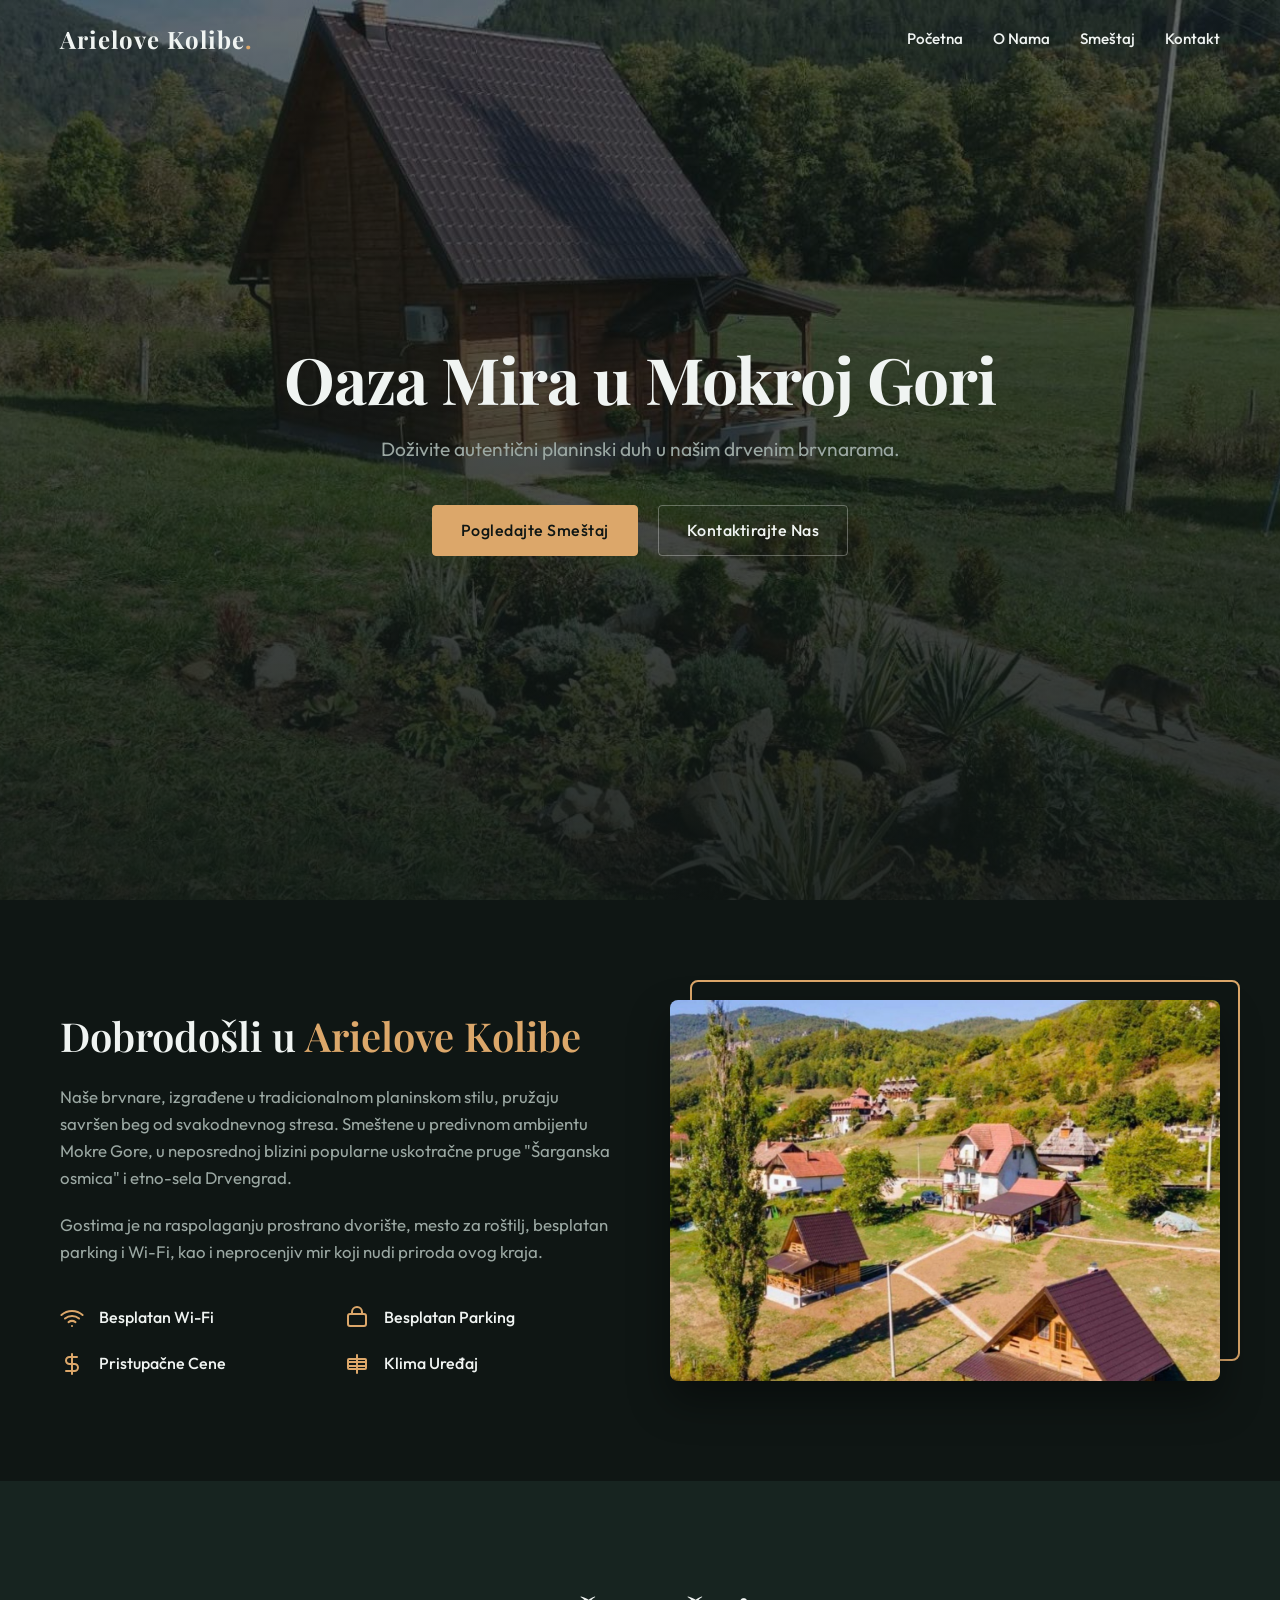
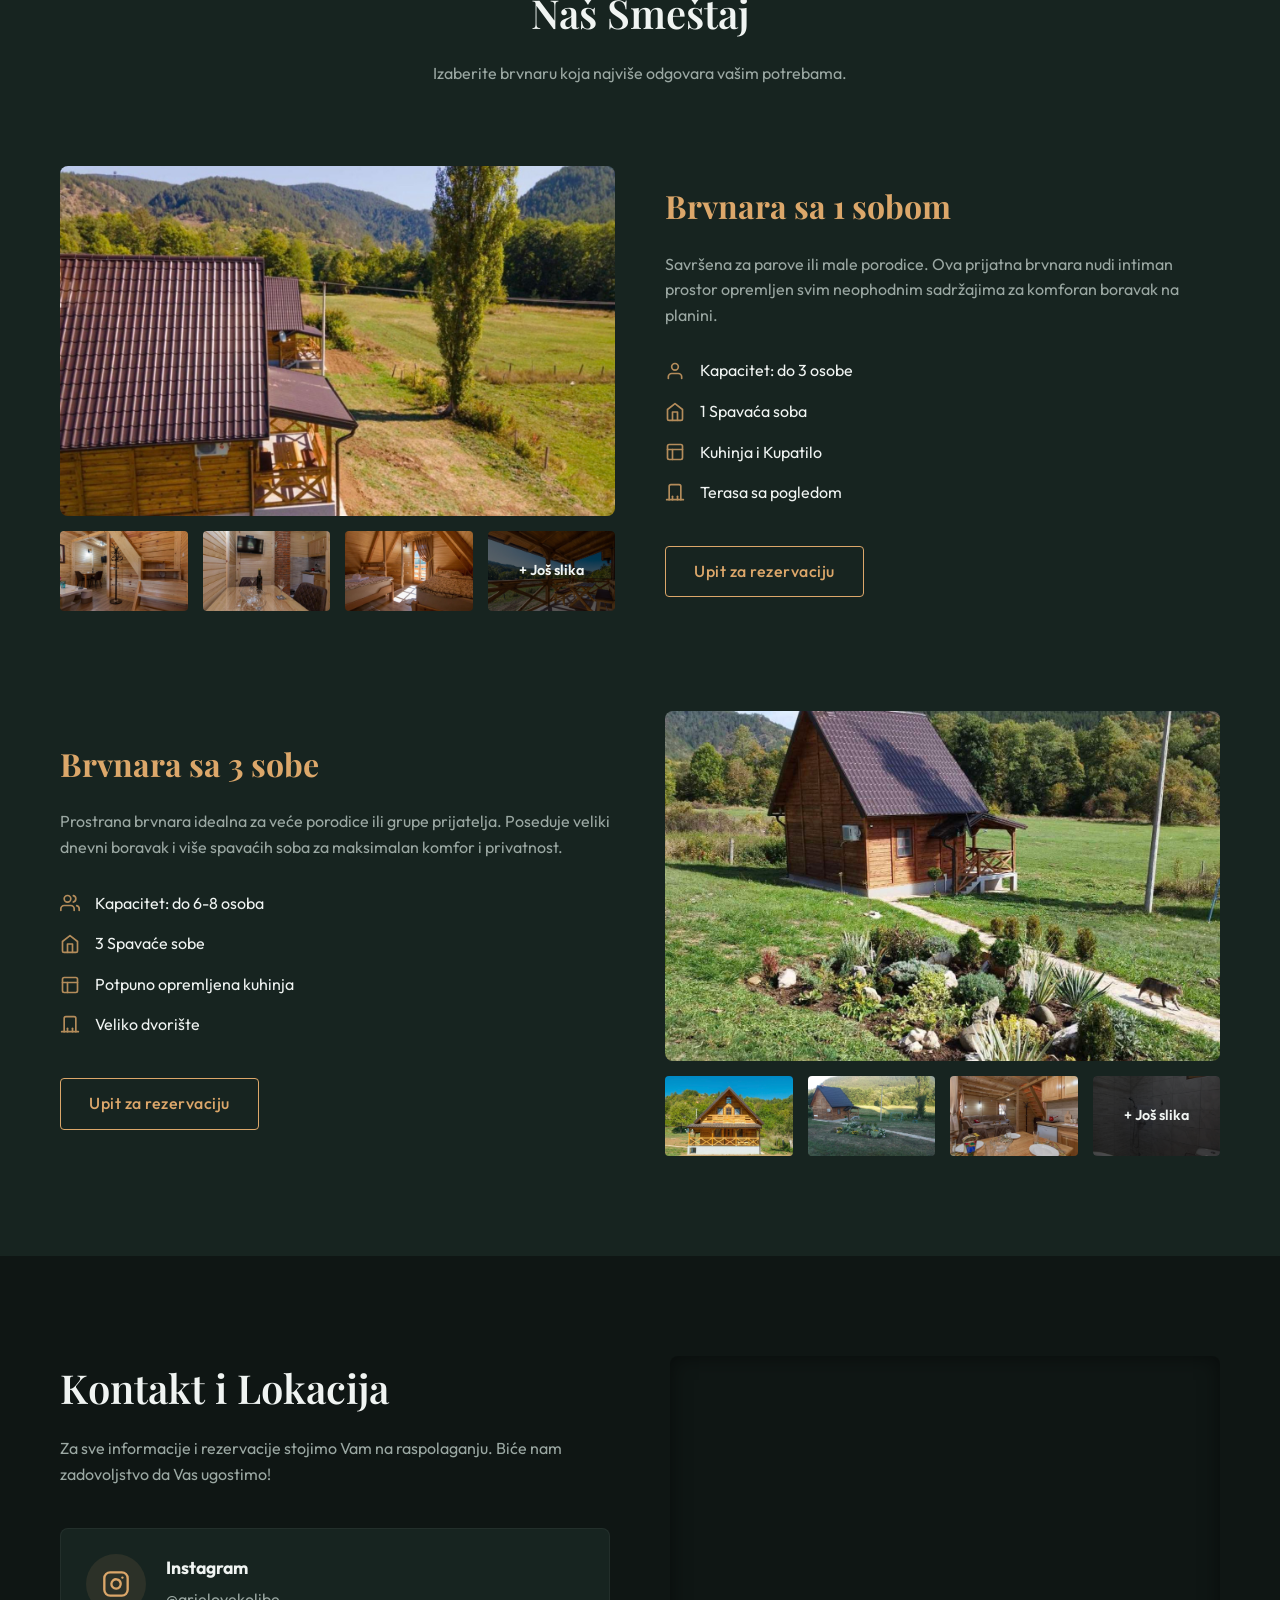
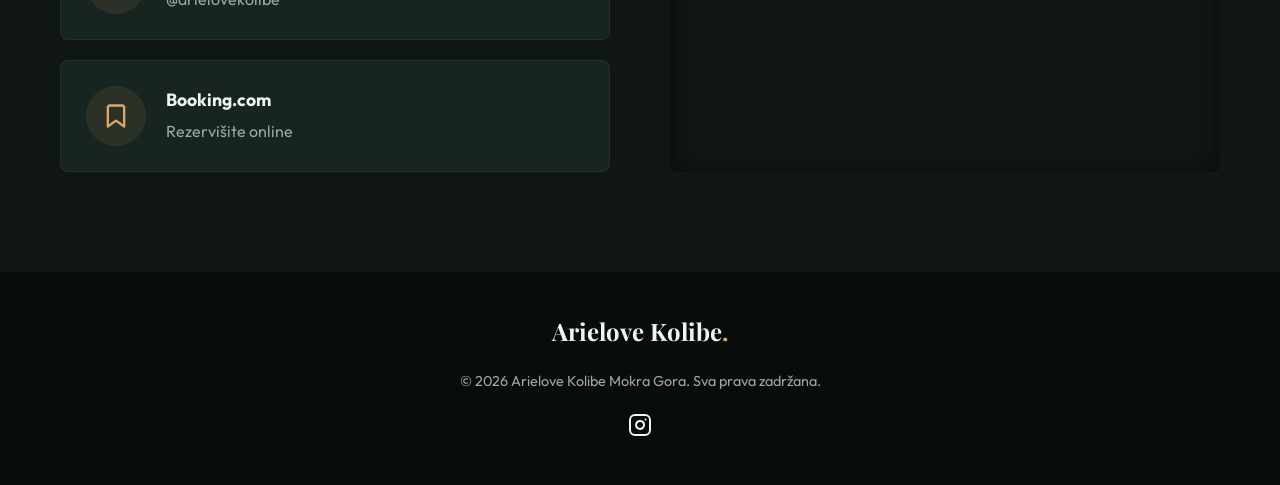
==== index.html @ 3a2a3734 "I created a website." ====
<!DOCTYPE html>
<html lang="sr">
<head>
    <meta charset="UTF-8">
    <meta name="viewport" content="width=device-width, initial-scale=1.0">
    <title>Arielove Kolibe | Mokra Gora</title>
    <meta name="description" content="Arielove kolibe u Mokroj Gori. Uživajte u autentičnim brvnarama sa pogledom na planine, blizu Šarganske osmice i Drvengrada.">
    
    <!-- Google Fonts -->
    <link rel="preconnect" href="https://fonts.googleapis.com">
    <link rel="preconnect" href="https://fonts.gstatic.com" crossorigin>
    <link href="https://fonts.googleapis.com/css2?family=Outfit:wght@300;400;500;600;700&family=Playfair+Display:ital,wght@0,400;0,600;0,700;1,400&display=swap" rel="stylesheet">
    
    <link rel="stylesheet" href="style.css">
</head>
<body>

    <!-- Navigation -->
    <nav class="navbar">
        <div class="nav-container">
            <a href="#hero" class="logo">Arielove Kolibe<span>.</span></a>
            
            <div class="hamburger" id="hamburger">
                <span></span>
                <span></span>
                <span></span>
            </div>

            <ul class="nav-links" id="nav-links">
                <li><a href="#hero">Početna</a></li>
                <li><a href="#o-nama">O Nama</a></li>
                <li><a href="#smestaj">Smeštaj</a></li>
                <li><a href="#kontakt">Kontakt</a></li>
            </ul>
        </div>
    </nav>

    <!-- Hero Section -->
    <header id="hero" class="hero-section">
        <div class="hero-overlay"></div>
        <div class="hero-content">
            <h1>Oaza Mira u Mokroj Gori</h1>
            <p>Doživite autentični planinski duh u našim drvenim brvnarama.</p>
            <div class="hero-buttons">
                <a href="#smestaj" class="btn btn-primary">Pogledajte Smeštaj</a>
                <a href="#kontakt" class="btn btn-secondary">Kontaktirajte Nas</a>
            </div>
        </div>
    </header>

    <!-- About Section -->
    <section id="o-nama" class="about-section">
        <div class="container about-container">
            <div class="about-text">
                <h2 class="section-title">Dobrodošli u <span>Arielove Kolibe</span></h2>
                <p>Naše brvnare, izgrađene u tradicionalnom planinskom stilu, pružaju savršen beg od svakodnevnog stresa. Smeštene u predivnom ambijentu Mokre Gore, u neposrednoj blizini popularne uskotračne pruge "Šarganska osmica" i etno-sela Drvengrad.</p>
                <p>Gostima je na raspolaganju prostrano dvorište, mesto za roštilj, besplatan parking i Wi-Fi, kao i neprocenjiv mir koji nudi priroda ovog kraja.</p>
                
                <div class="amenities">
                    <div class="amenity">
                        <svg viewBox="0 0 24 24" fill="none" stroke="currentColor" stroke-width="2" stroke-linecap="round" stroke-linejoin="round"><path d="M5 12.55a11 11 0 0 1 14.08 0"></path><path d="M1.42 9a16 16 0 0 1 21.16 0"></path><path d="M8.53 16.11a6 6 0 0 1 6.95 0"></path><line x1="12" y1="20" x2="12.01" y2="20"></line></svg>
                        <span>Besplatan Wi-Fi</span>
                    </div>
                    <div class="amenity">
                        <svg viewBox="0 0 24 24" fill="none" stroke="currentColor" stroke-width="2" stroke-linecap="round" stroke-linejoin="round"><rect x="3" y="8" width="18" height="12" rx="2"></rect><path d="M7 8V6a5 5 0 0 1 10 0v2"></path></svg>
                        <span>Besplatan Parking</span>
                    </div>
                    <div class="amenity">
                        <svg viewBox="0 0 24 24" fill="none" stroke="currentColor" stroke-width="2" stroke-linecap="round" stroke-linejoin="round"><path d="M12 2v20"></path><path d="M17 5H9.5a3.5 3.5 0 0 0 0 7h5a3.5 3.5 0 0 1 0 7H6"></path></svg>
                        <span>Pristupačne Cene</span>
                    </div>
                    <div class="amenity">
                        <svg viewBox="0 0 24 24" fill="none" stroke="currentColor" stroke-width="2" stroke-linecap="round" stroke-linejoin="round"><path d="M3 10h18"></path><path d="M3 14h18"></path><path d="M12 3v18"></path><path d="M20 7H4a1 1 0 0 0-1 1v8a1 1 0 0 0 1 1h16a1 1 0 0 0 1-1V8a1 1 0 0 0-1-1Z"></path></svg>
                        <span>Klima Uređaj</span>
                    </div>
                </div>
            </div>
            <div class="about-image">
                <!-- Using one of the external photos for about section -->
                <img src="assets/images/cabin1/1.jpg" alt="Arielove Kolibe Eksterijer">
                <div class="image-accent"></div>
            </div>
        </div>
    </section>

    <!-- Accommodation Section -->
    <section id="smestaj" class="accommodation-section">
        <div class="container">
            <div class="section-header text-center">
                <h2 class="section-title">Naš Smeštaj</h2>
                <p>Izaberite brvnaru koja najviše odgovara vašim potrebama.</p>
            </div>

            <!-- Cabin 1 -->
            <div class="cabin-card">
                <div class="cabin-gallery">
                    <img src="assets/images/cabin1/2.jpg" alt="Brvnara sa 1 sobom slika 1" class="gallery-img main-img" onclick="openLightbox(this)">
                    <div class="thumbnails">
                        <img src="assets/images/cabin1/3.jpg" alt="Brvnara sa 1 sobom slika 2" class="gallery-img" onclick="openLightbox(this)">
                        <img src="assets/images/cabin1/4.jpg" alt="Brvnara sa 1 sobom slika 3" class="gallery-img" onclick="openLightbox(this)">
                        <img src="assets/images/cabin1/5.jpg" alt="Brvnara sa 1 sobom slika 4" class="gallery-img" onclick="openLightbox(this)">
                        <div class="more-images" onclick="openLightboxGroup('cabin1')">
                            <img src="assets/images/cabin1/6.jpg" alt="Brvnara sa 1 sobom slika 5">
                            <span>+ Još slika</span>
                        </div>
                    </div>
                    <!-- Hidden images for lightbox group 1 -->
                    <div class="hidden-gallery" id="group-cabin1">
                        <img src="assets/images/cabin1/2.jpg" alt="Slika">
                        <img src="assets/images/cabin1/3.jpg" alt="Slika">
                        <img src="assets/images/cabin1/4.jpg" alt="Slika">
                        <img src="assets/images/cabin1/5.jpg" alt="Slika">
                        <img src="assets/images/cabin1/6.jpg" alt="Slika">
                        <img src="assets/images/cabin1/7.jpg" alt="Slika">
                        <img src="assets/images/cabin1/8.jpg" alt="Slika">
                    </div>
                </div>
                <div class="cabin-info">
                    <h3>Brvnara sa 1 sobom</h3>
                    <p class="cabin-desc">Savršena za parove ili male porodice. Ova prijatna brvnara nudi intiman prostor opremljen svim neophodnim sadržajima za komforan boravak na planini.</p>
                    <ul class="cabin-features">
                        <li><svg viewBox="0 0 24 24" fill="none" stroke="currentColor" stroke-width="2" stroke-linecap="round" stroke-linejoin="round"><path d="M20 21v-2a4 4 0 0 0-4-4H8a4 4 0 0 0-4 4v2"></path><circle cx="12" cy="7" r="4"></circle></svg> Kapacitet: do 3 osobe</li>
                        <li><svg viewBox="0 0 24 24" fill="none" stroke="currentColor" stroke-width="2" stroke-linecap="round" stroke-linejoin="round"><path d="M3 9l9-7 9 7v11a2 2 0 0 1-2 2H5a2 2 0 0 1-2-2z"></path><polyline points="9 22 9 12 15 12 15 22"></polyline></svg> 1 Spavaća soba</li>
                        <li><svg viewBox="0 0 24 24" fill="none" stroke="currentColor" stroke-width="2" stroke-linecap="round" stroke-linejoin="round"><rect x="3" y="3" width="18" height="18" rx="2" ry="2"></rect><line x1="3" y1="9" x2="21" y2="9"></line><line x1="9" y1="21" x2="9" y2="9"></line></svg> Kuhinja i Kupatilo</li>
                        <li><svg viewBox="0 0 24 24" fill="none" stroke="currentColor" stroke-width="2" stroke-linecap="round" stroke-linejoin="round"><path d="M2 20h20"></path><path d="M5 20V4a2 2 0 0 1 2-2h10a2 2 0 0 1 2 2v16"></path><path d="M9 16v4"></path><path d="M15 16v4"></path></svg> Terasa sa pogledom</li>
                    </ul>
                    <a href="#kontakt" class="btn btn-outline">Upit za rezervaciju</a>
                </div>
            </div>

            <!-- Cabin 2 -->
            <div class="cabin-card reverse">
                <div class="cabin-info">
                    <h3>Brvnara sa 3 sobe</h3>
                    <p class="cabin-desc">Prostrana brvnara idealna za veće porodice ili grupe prijatelja. Poseduje veliki dnevni boravak i više spavaćih soba za maksimalan komfor i privatnost.</p>
                    <ul class="cabin-features">
                        <li><svg viewBox="0 0 24 24" fill="none" stroke="currentColor" stroke-width="2" stroke-linecap="round" stroke-linejoin="round"><path d="M17 21v-2a4 4 0 0 0-4-4H5a4 4 0 0 0-4 4v2"></path><circle cx="9" cy="7" r="4"></circle><path d="M23 21v-2a4 4 0 0 0-3-3.87"></path><path d="M16 3.13a4 4 0 0 1 0 7.75"></path></svg> Kapacitet: do 6-8 osoba</li>
                        <li><svg viewBox="0 0 24 24" fill="none" stroke="currentColor" stroke-width="2" stroke-linecap="round" stroke-linejoin="round"><path d="M3 9l9-7 9 7v11a2 2 0 0 1-2 2H5a2 2 0 0 1-2-2z"></path><polyline points="9 22 9 12 15 12 15 22"></polyline></svg> 3 Spavaće sobe</li>
                        <li><svg viewBox="0 0 24 24" fill="none" stroke="currentColor" stroke-width="2" stroke-linecap="round" stroke-linejoin="round"><rect x="3" y="3" width="18" height="18" rx="2" ry="2"></rect><line x1="3" y1="9" x2="21" y2="9"></line><line x1="9" y1="21" x2="9" y2="9"></line></svg> Potpuno opremljena kuhinja</li>
                        <li><svg viewBox="0 0 24 24" fill="none" stroke="currentColor" stroke-width="2" stroke-linecap="round" stroke-linejoin="round"><path d="M2 20h20"></path><path d="M5 20V4a2 2 0 0 1 2-2h10a2 2 0 0 1 2 2v16"></path><path d="M9 16v4"></path><path d="M15 16v4"></path></svg> Veliko dvorište</li>
                    </ul>
                    <a href="#kontakt" class="btn btn-outline">Upit za rezervaciju</a>
                </div>
                <div class="cabin-gallery">
                    <img src="assets/images/cabin2/21.jpg" alt="Brvnara sa 3 sobe slika 1" class="gallery-img main-img" onclick="openLightbox(this)">
                    <div class="thumbnails">
                        <img src="assets/images/cabin2/22.jpg" alt="Brvnara sa 3 sobe slika 2" class="gallery-img" onclick="openLightbox(this)">
                        <img src="assets/images/cabin2/23.jpg" alt="Brvnara sa 3 sobe slika 3" class="gallery-img" onclick="openLightbox(this)">
                        <img src="assets/images/cabin2/24.jpg" alt="Brvnara sa 3 sobe slika 4" class="gallery-img" onclick="openLightbox(this)">
                        <div class="more-images" onclick="openLightboxGroup('cabin2')">
                            <img src="assets/images/cabin2/25.jpg" alt="Brvnara sa 3 sobe slika 5">
                            <span>+ Još slika</span>
                        </div>
                    </div>
                    <!-- Hidden images for lightbox group 2 -->
                    <div class="hidden-gallery" id="group-cabin2">
                        <img src="assets/images/cabin2/21.jpg" alt="Slika">
                        <img src="assets/images/cabin2/22.jpg" alt="Slika">
                        <img src="assets/images/cabin2/23.jpg" alt="Slika">
                        <img src="assets/images/cabin2/24.jpg" alt="Slika">
                        <img src="assets/images/cabin2/25.jpg" alt="Slika">
                        <img src="assets/images/cabin2/26.jpg" alt="Slika">
                        <img src="assets/images/cabin2/27.jpg" alt="Slika">
                        <img src="assets/images/cabin2/28.jpg" alt="Slika">
                    </div>
                </div>
            </div>
        </div>
    </section>

    <!-- Contact Section -->
    <section id="kontakt" class="contact-section">
        <div class="container">
            <div class="contact-wrapper">
                <div class="contact-info">
                    <h2 class="section-title">Kontakt i Lokacija</h2>
                    <p class="contact-subtitle">Za sve informacije i rezervacije stojimo Vam na raspolaganju. Biće nam zadovoljstvo da Vas ugostimo!</p>
                    
                    <div class="contact-methods">
                        <a href="https://instagram.com/arielovekolibe" target="_blank" class="contact-card">
                            <div class="icon">
                                <svg viewBox="0 0 24 24" fill="none" stroke="currentColor" stroke-width="2" stroke-linecap="round" stroke-linejoin="round"><rect x="2" y="2" width="20" height="20" rx="5" ry="5"></rect><path d="M16 11.37A4 4 0 1 1 12.63 8 4 4 0 0 1 16 11.37z"></path><line x1="17.5" y1="6.5" x2="17.51" y2="6.5"></line></svg>
                            </div>
                            <div class="text">
                                <h4>Instagram</h4>
                                <span>@arielovekolibe</span>
                            </div>
                        </a>
                        
                        <a href="https://www.booking.com/hotel/rs/tomine-kolibe.sr.html" target="_blank" class="contact-card booking-card">
                            <div class="icon">
                                <svg viewBox="0 0 24 24" fill="none" stroke="currentColor" stroke-width="2" stroke-linecap="round" stroke-linejoin="round"><path d="M19 21l-7-5-7 5V5a2 2 0 0 1 2-2h10a2 2 0 0 1 2 2z"></path></svg>
                            </div>
                            <div class="text">
                                <h4>Booking.com</h4>
                                <span>Rezervišite online</span>
                            </div>
                        </a>
                    </div>
                </div>
                
                <div class="map-container">
                    <!-- Embedded Google Map centered on Mokra Gora -->
                    <iframe src="https://www.google.com/maps/embed?pb=!1m18!1m12!1m3!1d45903.04746777741!2d19.467812976077366!3d43.79155913220516!2m3!1f0!2f0!3f0!3m2!1i1024!2i768!4f13.1!3m3!1m2!1s0x47582c0b4372ba71%3A0xe5a36dbfcbc3e8dc!2sMokra%20Gora!5e0!3m2!1sen!2srs!4v1714856000000!5m2!1sen!2srs" width="100%" height="100%" style="border:0;" allowfullscreen="" loading="lazy" referrerpolicy="no-referrer-when-downgrade"></iframe>
                </div>
            </div>
        </div>
    </section>

    <!-- Footer -->
    <footer>
        <div class="container">
            <div class="footer-content">
                <div class="footer-logo">Arielove Kolibe<span>.</span></div>
                <p>&copy; 2026 Arielove Kolibe Mokra Gora. Sva prava zadržana.</p>
                <div class="footer-social">
                    <a href="https://instagram.com/arielovekolibe" target="_blank">
                        <svg viewBox="0 0 24 24" fill="none" stroke="currentColor" stroke-width="2" stroke-linecap="round" stroke-linejoin="round"><rect x="2" y="2" width="20" height="20" rx="5" ry="5"></rect><path d="M16 11.37A4 4 0 1 1 12.63 8 4 4 0 0 1 16 11.37z"></path><line x1="17.5" y1="6.5" x2="17.51" y2="6.5"></line></svg>
                    </a>
                </div>
            </div>
        </div>
    </footer>

    <!-- Lightbox Modal -->
    <div id="lightboxModal" class="modal">
        <span class="close-modal">&times;</span>
        <div class="modal-content">
            <img id="lightboxImg" src="" alt="Full screen image">
            <div class="modal-nav">
                <span class="prev-img">&#10094;</span>
                <span class="next-img">&#10095;</span>
            </div>
        </div>
    </div>

    <script src="script.js"></script>
</body>
</html>
---- style.css ----
/* Variables & Setup */
:root {
    --primary-bg: #0f1614;
    --surface: #172420;
    --surface-light: #1e312b;
    --accent: #dca76a; /* Warm wood/gold */
    --accent-hover: #e8b982;
    --text-main: #f0f4f2;
    --text-muted: #9ba8a3;
    
    --font-sans: 'Outfit', sans-serif;
    --font-serif: 'Playfair Display', serif;
    
    --transition: all 0.3s cubic-bezier(0.25, 0.8, 0.25, 1);
}

* {
    margin: 0;
    padding: 0;
    box-sizing: border-box;
}

html {
    scroll-behavior: smooth;
}

body {
    font-family: var(--font-sans);
    background-color: var(--primary-bg);
    color: var(--text-main);
    line-height: 1.6;
    overflow-x: hidden;
}

img {
    max-width: 100%;
    display: block;
}

a {
    text-decoration: none;
    color: inherit;
}

ul {
    list-style: none;
}

.container {
    max-width: 1200px;
    margin: 0 auto;
    padding: 0 20px;
}

.text-center {
    text-align: center;
}

.section-title {
    font-family: var(--font-serif);
    font-size: 2.5rem;
    margin-bottom: 1rem;
    font-weight: 600;
}

.section-title span {
    color: var(--accent);
}

/* Buttons */
.btn {
    display: inline-block;
    padding: 12px 28px;
    border-radius: 4px;
    font-weight: 500;
    letter-spacing: 0.5px;
    transition: var(--transition);
    cursor: pointer;
    font-size: 1rem;
}

.btn-primary {
    background-color: var(--accent);
    color: #0f1614;
    border: 1px solid var(--accent);
}

.btn-primary:hover {
    background-color: transparent;
    color: var(--accent);
    transform: translateY(-2px);
}

.btn-secondary {
    background-color: transparent;
    color: var(--text-main);
    border: 1px solid rgba(255, 255, 255, 0.3);
}

.btn-secondary:hover {
    border-color: var(--accent);
    color: var(--accent);
    transform: translateY(-2px);
}

.btn-outline {
    background-color: transparent;
    color: var(--accent);
    border: 1px solid var(--accent);
}

.btn-outline:hover {
    background-color: var(--accent);
    color: #0f1614;
    transform: translateY(-2px);
}

/* Navigation */
.navbar {
    position: fixed;
    top: 0;
    left: 0;
    width: 100%;
    padding: 20px 0;
    z-index: 1000;
    transition: var(--transition);
}

.navbar.scrolled {
    background-color: rgba(15, 22, 20, 0.95);
    backdrop-filter: blur(10px);
    padding: 15px 0;
    box-shadow: 0 4px 20px rgba(0, 0, 0, 0.3);
}

.nav-container {
    max-width: 1200px;
    margin: 0 auto;
    padding: 0 20px;
    display: flex;
    justify-content: space-between;
    align-items: center;
}

.logo {
    font-family: var(--font-serif);
    font-size: 1.5rem;
    font-weight: 700;
    letter-spacing: 1px;
}

.logo span {
    color: var(--accent);
}

.nav-links {
    display: flex;
    gap: 30px;
}

.nav-links a {
    font-size: 0.95rem;
    font-weight: 500;
    position: relative;
    transition: var(--transition);
}

.nav-links a::after {
    content: '';
    position: absolute;
    bottom: -5px;
    left: 0;
    width: 0;
    height: 2px;
    background-color: var(--accent);
    transition: var(--transition);
}

.nav-links a:hover {
    color: var(--accent);
}

.nav-links a:hover::after {
    width: 100%;
}

.hamburger {
    display: none;
    cursor: pointer;
    flex-direction: column;
    gap: 6px;
    z-index: 1001;
}

.hamburger span {
    width: 30px;
    height: 2px;
    background-color: var(--text-main);
    transition: var(--transition);
}

.hamburger.active span:nth-child(1) {
    transform: translateY(8px) rotate(45deg);
}
.hamburger.active span:nth-child(2) {
    opacity: 0;
}
.hamburger.active span:nth-child(3) {
    transform: translateY(-8px) rotate(-45deg);
}

/* Hero Section */
.hero-section {
    height: 100vh;
    background-image: url('assets/images/cabin2/21.jpg'); /* Default hero image */
    background-size: cover;
    background-position: center;
    background-attachment: fixed;
    position: relative;
    display: flex;
    align-items: center;
    justify-content: center;
}

.hero-overlay {
    position: absolute;
    top: 0;
    left: 0;
    width: 100%;
    height: 100%;
    background: linear-gradient(to bottom, rgba(15, 22, 20, 0.6) 0%, rgba(15, 22, 20, 0.9) 100%);
}

.hero-content {
    position: relative;
    z-index: 1;
    text-align: center;
    max-width: 800px;
    padding: 0 20px;
    opacity: 0;
    transform: translateY(30px);
    animation: fadeUp 1s ease forwards 0.5s;
}

@keyframes fadeUp {
    to {
        opacity: 1;
        transform: translateY(0);
    }
}

.hero-content h1 {
    font-family: var(--font-serif);
    font-size: clamp(3rem, 5vw, 5rem);
    font-weight: 700;
    margin-bottom: 20px;
    line-height: 1.1;
    letter-spacing: -1px;
}

.hero-content p {
    font-size: 1.2rem;
    color: var(--text-muted);
    margin-bottom: 40px;
}

.hero-buttons {
    display: flex;
    gap: 20px;
    justify-content: center;
}

/* About Section */
.about-section {
    padding: 100px 0;
    background-color: var(--primary-bg);
}

.about-container {
    display: grid;
    grid-template-columns: 1fr 1fr;
    gap: 60px;
    align-items: center;
}

.about-text p {
    color: var(--text-muted);
    margin-bottom: 20px;
    font-size: 1.05rem;
}

.amenities {
    display: grid;
    grid-template-columns: 1fr 1fr;
    gap: 20px;
    margin-top: 40px;
}

.amenity {
    display: flex;
    align-items: center;
    gap: 15px;
}

.amenity svg {
    width: 24px;
    height: 24px;
    color: var(--accent);
}

.amenity span {
    font-weight: 500;
}

.about-image {
    position: relative;
}

.about-image img {
    border-radius: 8px;
    box-shadow: 0 20px 40px rgba(0, 0, 0, 0.4);
    position: relative;
    z-index: 2;
}

.image-accent {
    position: absolute;
    top: -20px;
    right: -20px;
    width: 100%;
    height: 100%;
    border: 2px solid var(--accent);
    border-radius: 8px;
    z-index: 1;
}

/* Accommodation Section */
.accommodation-section {
    padding: 100px 0;
    background-color: var(--surface);
}

.section-header {
    margin-bottom: 80px;
}

.section-header p {
    color: var(--text-muted);
}

.cabin-card {
    display: grid;
    grid-template-columns: 1fr 1fr;
    gap: 50px;
    margin-bottom: 100px;
    align-items: center;
}

.cabin-card:last-child {
    margin-bottom: 0;
}

.cabin-info h3 {
    font-family: var(--font-serif);
    font-size: 2rem;
    color: var(--accent);
    margin-bottom: 20px;
}

.cabin-desc {
    color: var(--text-muted);
    margin-bottom: 30px;
}

.cabin-features {
    margin-bottom: 40px;
}

.cabin-features li {
    display: flex;
    align-items: center;
    gap: 15px;
    margin-bottom: 15px;
    color: var(--text-main);
}

.cabin-features li svg {
    width: 20px;
    height: 20px;
    color: var(--accent);
    opacity: 0.8;
}

.cabin-gallery {
    display: flex;
    flex-direction: column;
    gap: 15px;
}

.main-img {
    border-radius: 8px;
    height: 350px;
    object-fit: cover;
    width: 100%;
    cursor: pointer;
    transition: var(--transition);
}

.main-img:hover {
    transform: scale(1.02);
}

.thumbnails {
    display: grid;
    grid-template-columns: repeat(4, 1fr);
    gap: 15px;
}

.thumbnails img, .more-images {
    height: 80px;
    width: 100%;
    object-fit: cover;
    border-radius: 4px;
    cursor: pointer;
    transition: var(--transition);
}

.thumbnails img:hover {
    transform: scale(1.05);
}

.more-images {
    position: relative;
    overflow: hidden;
}

.more-images img {
    filter: brightness(0.4);
}

.more-images span {
    position: absolute;
    top: 50%;
    left: 50%;
    transform: translate(-50%, -50%);
    font-size: 0.9rem;
    font-weight: 600;
    white-space: nowrap;
    pointer-events: none;
}

.hidden-gallery {
    display: none;
}

/* Contact Section */
.contact-section {
    padding: 100px 0;
    background-color: var(--primary-bg);
}

.contact-wrapper {
    display: grid;
    grid-template-columns: 1fr 1fr;
    gap: 60px;
}

.contact-subtitle {
    color: var(--text-muted);
    margin-bottom: 40px;
}

.contact-methods {
    display: flex;
    flex-direction: column;
    gap: 20px;
}

.contact-card {
    display: flex;
    align-items: center;
    gap: 20px;
    background-color: var(--surface);
    padding: 25px;
    border-radius: 8px;
    transition: var(--transition);
    border: 1px solid rgba(255, 255, 255, 0.05);
}

.contact-card:hover {
    transform: translateY(-5px);
    border-color: var(--accent);
    background-color: var(--surface-light);
}

.contact-card .icon {
    width: 60px;
    height: 60px;
    background-color: rgba(220, 167, 106, 0.1);
    border-radius: 50%;
    display: flex;
    align-items: center;
    justify-content: center;
    color: var(--accent);
}

.contact-card .icon svg {
    width: 28px;
    height: 28px;
}

.contact-card .text h4 {
    font-size: 1.1rem;
    margin-bottom: 5px;
}

.contact-card .text span {
    color: var(--text-muted);
}

.map-container {
    height: 100%;
    min-height: 400px;
    border-radius: 8px;
    overflow: hidden;
    position: relative;
}

.map-container::after {
    content: '';
    position: absolute;
    top: 0;
    left: 0;
    width: 100%;
    height: 100%;
    pointer-events: none;
    box-shadow: inset 0 0 20px rgba(0,0,0,0.5);
}

/* Footer */
footer {
    background-color: #080c0a;
    padding: 40px 0;
    text-align: center;
}

.footer-content {
    display: flex;
    flex-direction: column;
    align-items: center;
    gap: 20px;
}

.footer-logo {
    font-family: var(--font-serif);
    font-size: 1.5rem;
    font-weight: 700;
}

.footer-logo span {
    color: var(--accent);
}

footer p {
    color: var(--text-muted);
    font-size: 0.9rem;
}

.footer-social a {
    color: var(--text-main);
    transition: var(--transition);
}

.footer-social a:hover {
    color: var(--accent);
}

.footer-social svg {
    width: 24px;
    height: 24px;
}

/* Lightbox Modal */
.modal {
    display: none;
    position: fixed;
    z-index: 2000;
    padding-top: 50px;
    left: 0;
    top: 0;
    width: 100%;
    height: 100%;
    background-color: rgba(0, 0, 0, 0.95);
    backdrop-filter: blur(5px);
}

.modal-content {
    position: relative;
    margin: auto;
    display: flex;
    justify-content: center;
    align-items: center;
    height: 80vh;
    max-width: 90vw;
}

.modal-content img {
    max-height: 100%;
    max-width: 100%;
    object-fit: contain;
    border-radius: 4px;
    animation: zoom 0.3s ease;
}

@keyframes zoom {
    from {transform:scale(0.9)} 
    to {transform:scale(1)}
}

.close-modal {
    position: absolute;
    top: 20px;
    right: 30px;
    color: #f1f1f1;
    font-size: 40px;
    font-weight: bold;
    cursor: pointer;
    z-index: 2001;
}

.close-modal:hover {
    color: var(--accent);
}

.modal-nav {
    position: absolute;
    top: 50%;
    width: 100%;
    display: flex;
    justify-content: space-between;
    padding: 0 20px;
    transform: translateY(-50%);
    pointer-events: none;
}

.prev-img, .next-img {
    cursor: pointer;
    color: white;
    font-size: 40px;
    font-weight: bold;
    padding: 16px;
    border-radius: 3px;
    pointer-events: auto;
    background-color: rgba(0,0,0,0.5);
    transition: 0.3s ease;
}

.prev-img:hover, .next-img:hover {
    background-color: var(--accent);
    color: #0f1614;
}

/* Responsive */
@media (max-width: 992px) {
    .about-container, .cabin-card, .contact-wrapper {
        grid-template-columns: 1fr;
        gap: 40px;
    }
    
    .cabin-card.reverse .cabin-info {
        order: -1;
    }
    
    .hero-content h1 {
        font-size: 3.5rem;
    }
}

@media (max-width: 768px) {
    .hamburger {
        display: flex;
    }

    .nav-links {
        position: fixed;
        top: 0;
        right: -100%;
        width: 70%;
        height: 100vh;
        background-color: var(--surface);
        flex-direction: column;
        justify-content: center;
        align-items: center;
        transition: 0.5s ease;
        box-shadow: -5px 0 20px rgba(0,0,0,0.5);
    }

    .nav-links.active {
        right: 0;
    }

    .hero-content h1 {
        font-size: 2.8rem;
    }
    
    .hero-buttons {
        flex-direction: column;
    }
    
    .section-title {
        font-size: 2rem;
    }
}

@media (max-width: 480px) {
    .thumbnails {
        grid-template-columns: repeat(2, 1fr);
    }
    
    .amenities {
        grid-template-columns: 1fr;
    }
}
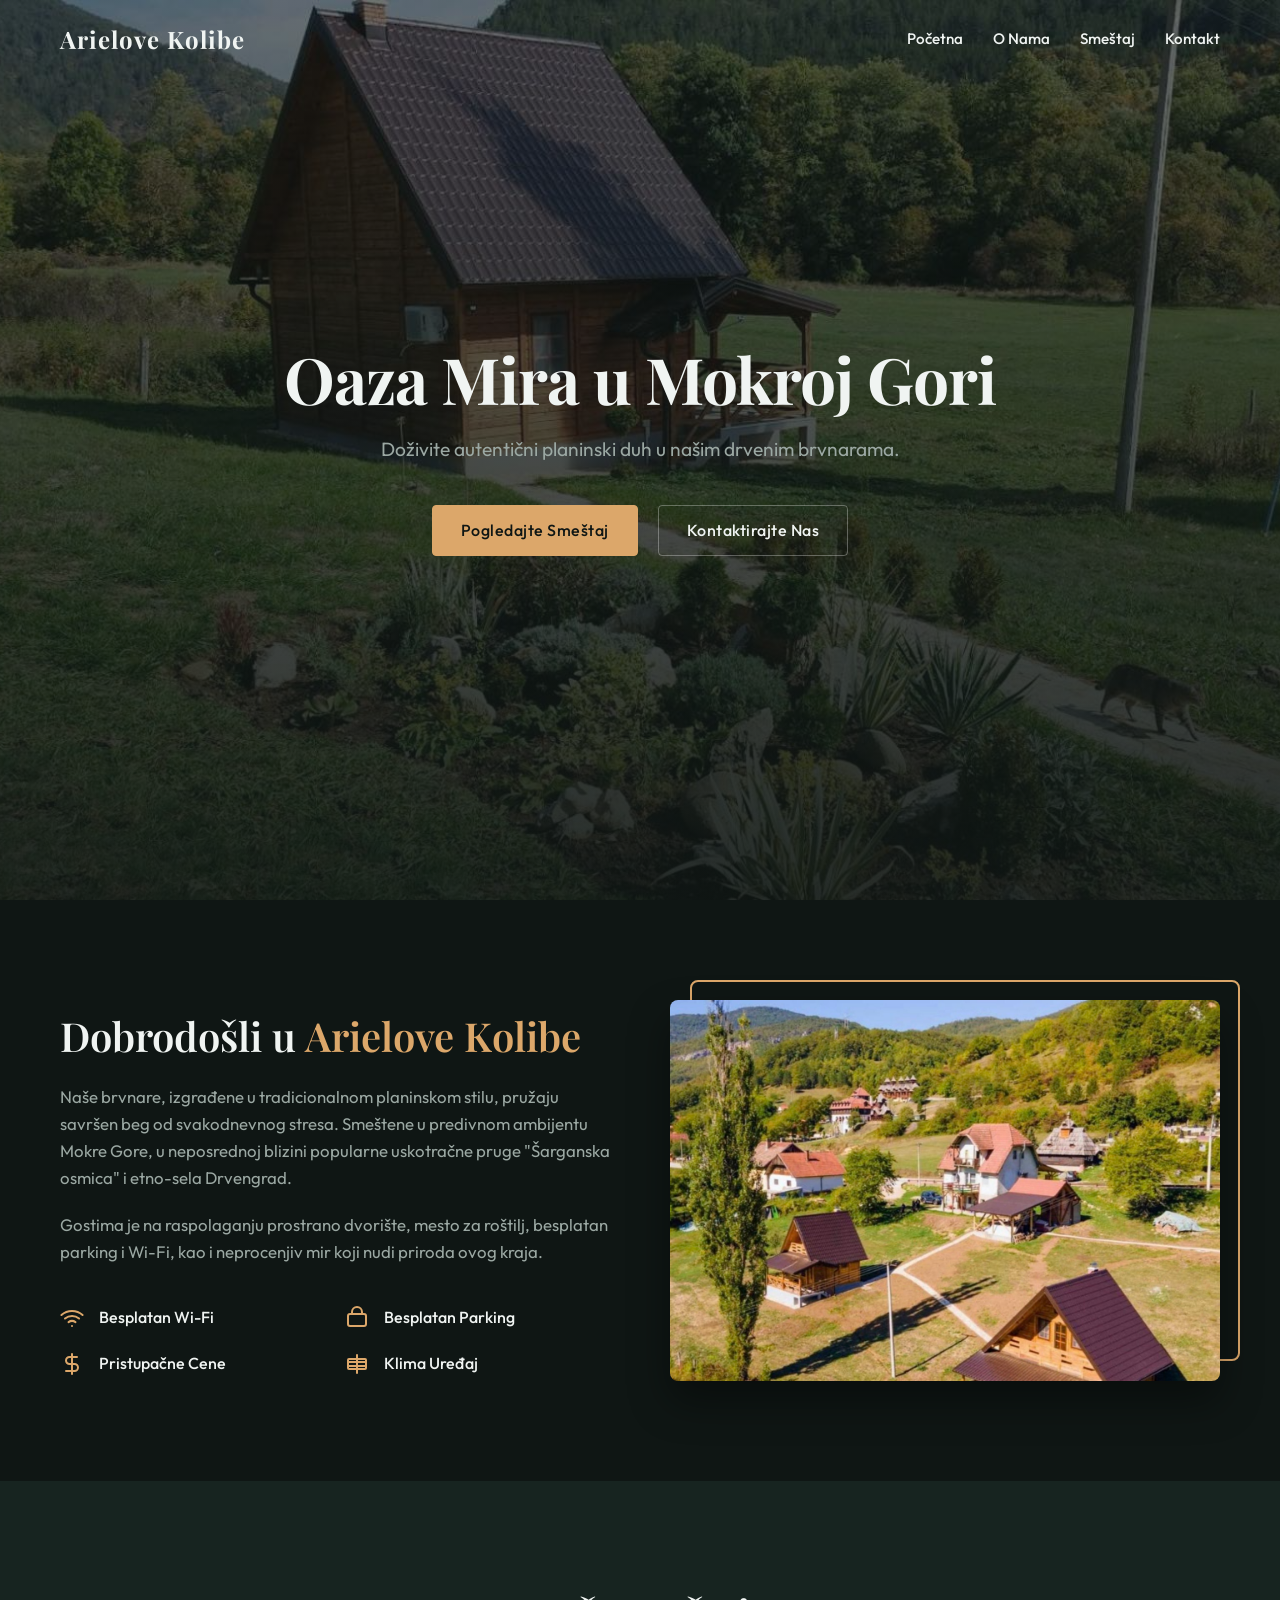
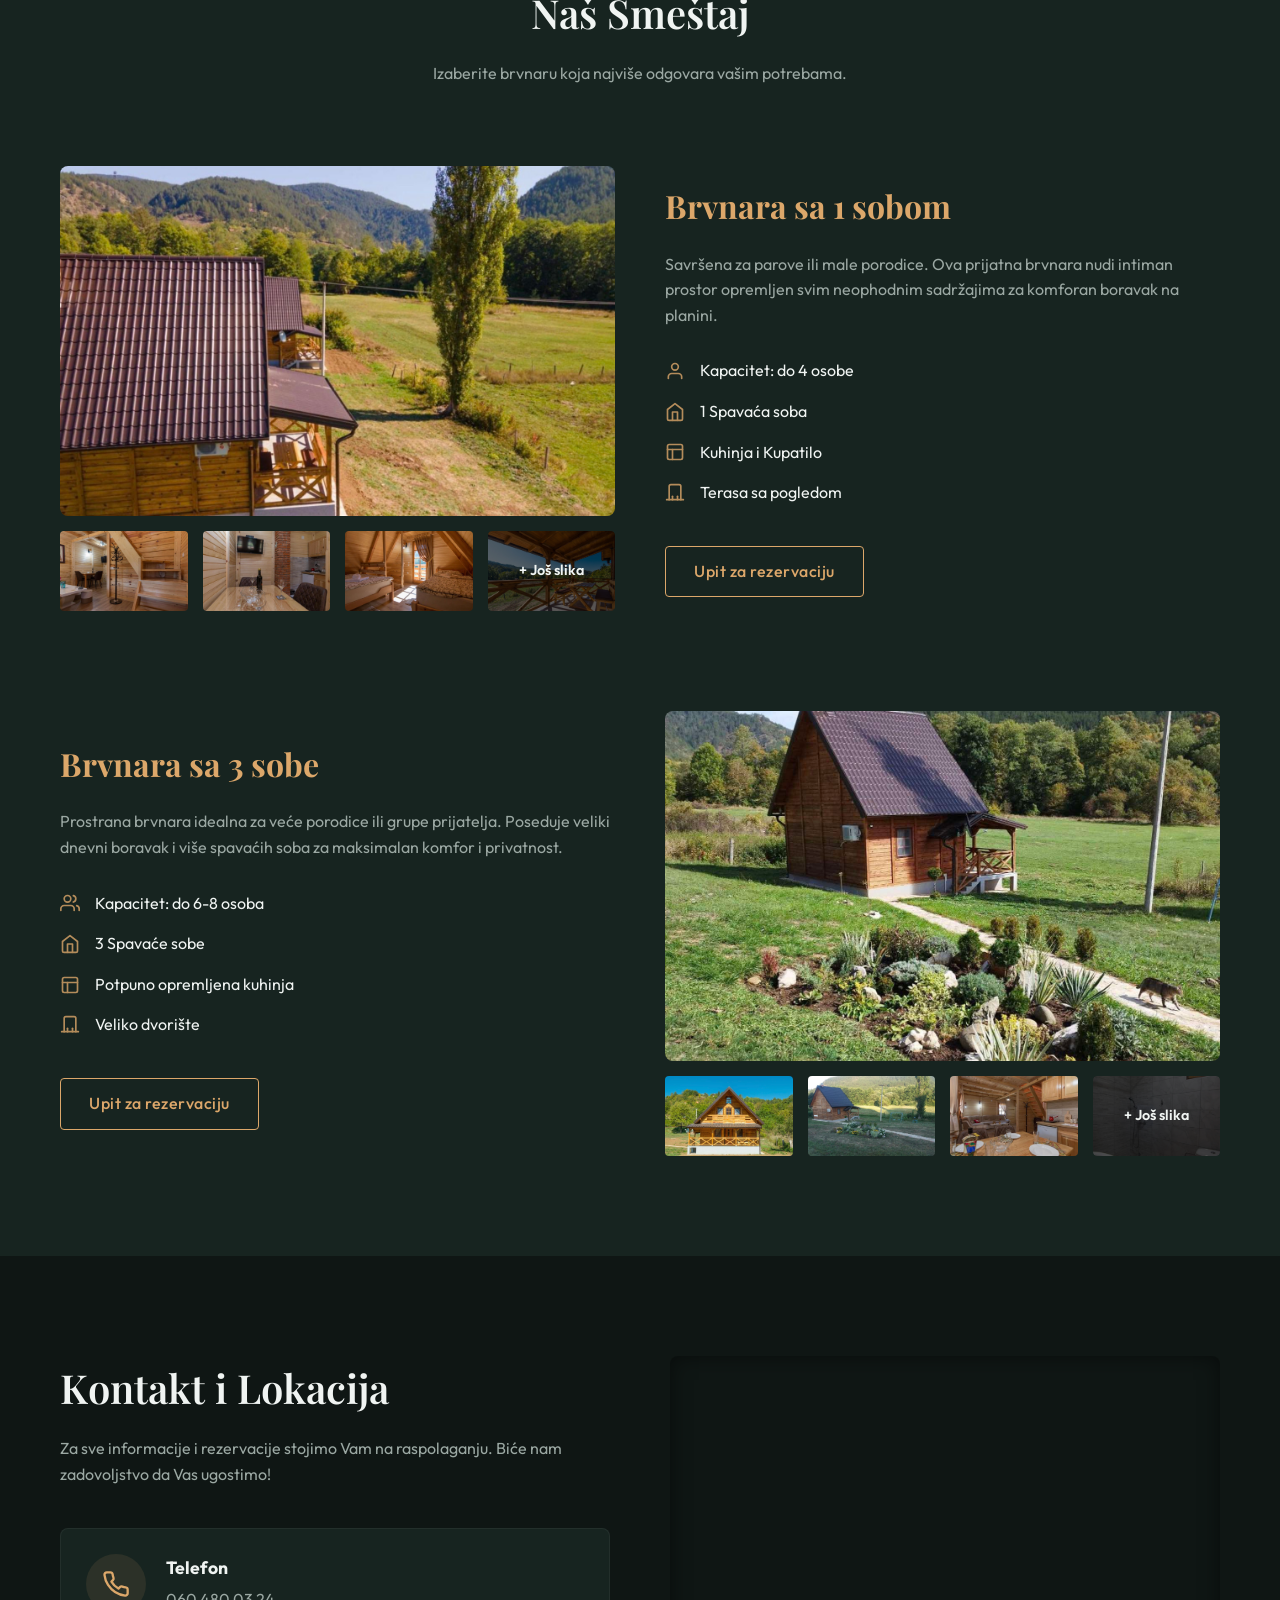
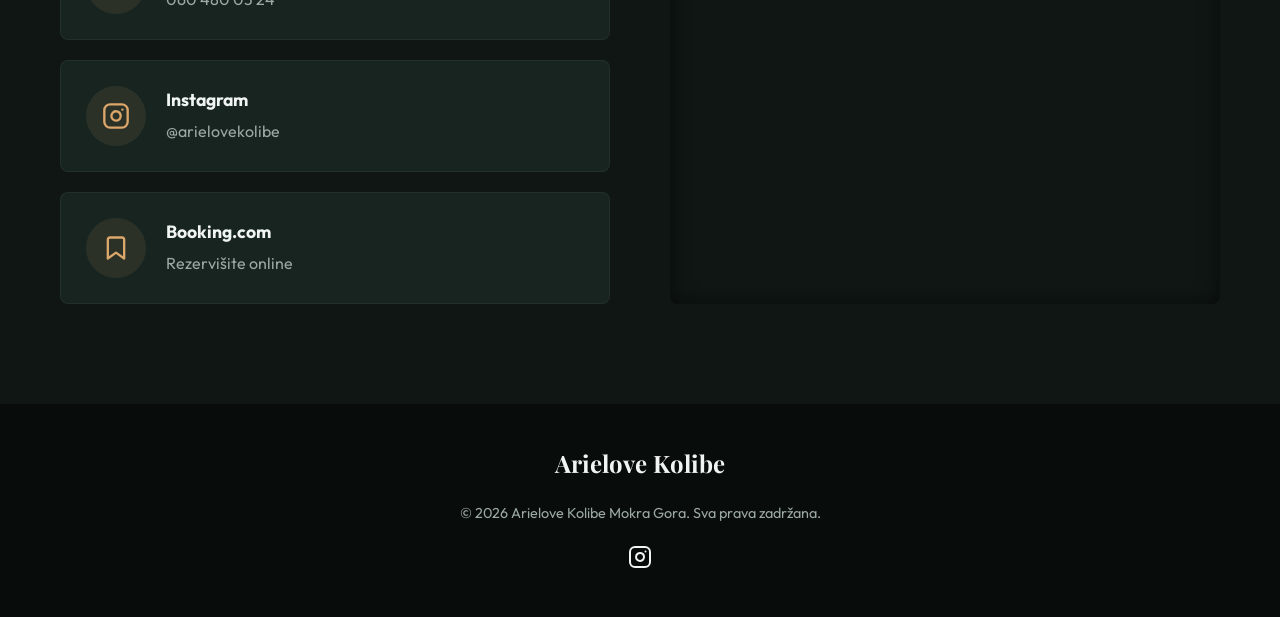
==== commit 839c6816: "Some changes" ====
--- a/index.html
+++ b/index.html
@@ -18,7 +18,7 @@
     <!-- Navigation -->
     <nav class="navbar">
         <div class="nav-container">
-            <a href="#hero" class="logo">Arielove Kolibe<span>.</span></a>
+            <a href="#hero" class="logo">Arielove Kolibe</a>
             
             <div class="hamburger" id="hamburger">
                 <span></span>
@@ -119,7 +119,7 @@
                     <h3>Brvnara sa 1 sobom</h3>
                     <p class="cabin-desc">Savršena za parove ili male porodice. Ova prijatna brvnara nudi intiman prostor opremljen svim neophodnim sadržajima za komforan boravak na planini.</p>
                     <ul class="cabin-features">
-                        <li><svg viewBox="0 0 24 24" fill="none" stroke="currentColor" stroke-width="2" stroke-linecap="round" stroke-linejoin="round"><path d="M20 21v-2a4 4 0 0 0-4-4H8a4 4 0 0 0-4 4v2"></path><circle cx="12" cy="7" r="4"></circle></svg> Kapacitet: do 3 osobe</li>
+                        <li><svg viewBox="0 0 24 24" fill="none" stroke="currentColor" stroke-width="2" stroke-linecap="round" stroke-linejoin="round"><path d="M20 21v-2a4 4 0 0 0-4-4H8a4 4 0 0 0-4 4v2"></path><circle cx="12" cy="7" r="4"></circle></svg> Kapacitet: do 4 osobe</li>
                         <li><svg viewBox="0 0 24 24" fill="none" stroke="currentColor" stroke-width="2" stroke-linecap="round" stroke-linejoin="round"><path d="M3 9l9-7 9 7v11a2 2 0 0 1-2 2H5a2 2 0 0 1-2-2z"></path><polyline points="9 22 9 12 15 12 15 22"></polyline></svg> 1 Spavaća soba</li>
                         <li><svg viewBox="0 0 24 24" fill="none" stroke="currentColor" stroke-width="2" stroke-linecap="round" stroke-linejoin="round"><rect x="3" y="3" width="18" height="18" rx="2" ry="2"></rect><line x1="3" y1="9" x2="21" y2="9"></line><line x1="9" y1="21" x2="9" y2="9"></line></svg> Kuhinja i Kupatilo</li>
                         <li><svg viewBox="0 0 24 24" fill="none" stroke="currentColor" stroke-width="2" stroke-linecap="round" stroke-linejoin="round"><path d="M2 20h20"></path><path d="M5 20V4a2 2 0 0 1 2-2h10a2 2 0 0 1 2 2v16"></path><path d="M9 16v4"></path><path d="M15 16v4"></path></svg> Terasa sa pogledom</li>
@@ -177,6 +177,16 @@
                     <p class="contact-subtitle">Za sve informacije i rezervacije stojimo Vam na raspolaganju. Biće nam zadovoljstvo da Vas ugostimo!</p>
                     
                     <div class="contact-methods">
+                        <a href="tel:0604800324" class="contact-card">
+                            <div class="icon">
+                                <svg viewBox="0 0 24 24" fill="none" stroke="currentColor" stroke-width="2" stroke-linecap="round" stroke-linejoin="round"><path d="M22 16.92v3a2 2 0 0 1-2.18 2 19.79 19.79 0 0 1-8.63-3.07 19.5 19.5 0 0 1-6-6 19.79 19.79 0 0 1-3.07-8.67A2 2 0 0 1 4.11 2h3a2 2 0 0 1 2 1.72 12.84 12.84 0 0 0 .7 2.81 2 2 0 0 1-.45 2.11L8.09 9.91a16 16 0 0 0 6 6l1.27-1.27a2 2 0 0 1 2.11-.45 12.84 12.84 0 0 0 2.81.7A2 2 0 0 1 22 16.92z"></path></svg>
+                            </div>
+                            <div class="text">
+                                <h4>Telefon</h4>
+                                <span>060 480 03 24</span>
+                            </div>
+                        </a>
+
                         <a href="https://instagram.com/arielovekolibe" target="_blank" class="contact-card">
                             <div class="icon">
                                 <svg viewBox="0 0 24 24" fill="none" stroke="currentColor" stroke-width="2" stroke-linecap="round" stroke-linejoin="round"><rect x="2" y="2" width="20" height="20" rx="5" ry="5"></rect><path d="M16 11.37A4 4 0 1 1 12.63 8 4 4 0 0 1 16 11.37z"></path><line x1="17.5" y1="6.5" x2="17.51" y2="6.5"></line></svg>
@@ -200,8 +210,8 @@
                 </div>
                 
                 <div class="map-container">
-                    <!-- Embedded Google Map centered on Mokra Gora -->
-                    <iframe src="https://www.google.com/maps/embed?pb=!1m18!1m12!1m3!1d45903.04746777741!2d19.467812976077366!3d43.79155913220516!2m3!1f0!2f0!3f0!3m2!1i1024!2i768!4f13.1!3m3!1m2!1s0x47582c0b4372ba71%3A0xe5a36dbfcbc3e8dc!2sMokra%20Gora!5e0!3m2!1sen!2srs!4v1714856000000!5m2!1sen!2srs" width="100%" height="100%" style="border:0;" allowfullscreen="" loading="lazy" referrerpolicy="no-referrer-when-downgrade"></iframe>
+                    <!-- Embedded Google Map for Arielove Kolibe -->
+                    <iframe src="https://www.google.com/maps/embed?pb=!1m14!1m8!1m3!1d2880.037952873828!2d19.5090594!3d43.7928255!3m2!1i1024!2i768!4f13.1!3m3!1m2!1s0x4758377ea7b385f9%3A0xaf8d6ee369cb4165!2sARIELOVE%20KOLIBE!5e0!3m2!1ssr!2srs!4v1778016423093!5m2!1ssr!2srs" width="100%" height="100%" style="border:0;" allowfullscreen="" loading="lazy" referrerpolicy="no-referrer-when-downgrade"></iframe>
                 </div>
             </div>
         </div>
@@ -211,7 +221,7 @@
     <footer>
         <div class="container">
             <div class="footer-content">
-                <div class="footer-logo">Arielove Kolibe<span>.</span></div>
+                <div class="footer-logo">Arielove Kolibe</div>
                 <p>&copy; 2026 Arielove Kolibe Mokra Gora. Sva prava zadržana.</p>
                 <div class="footer-social">
                     <a href="https://instagram.com/arielovekolibe" target="_blank">
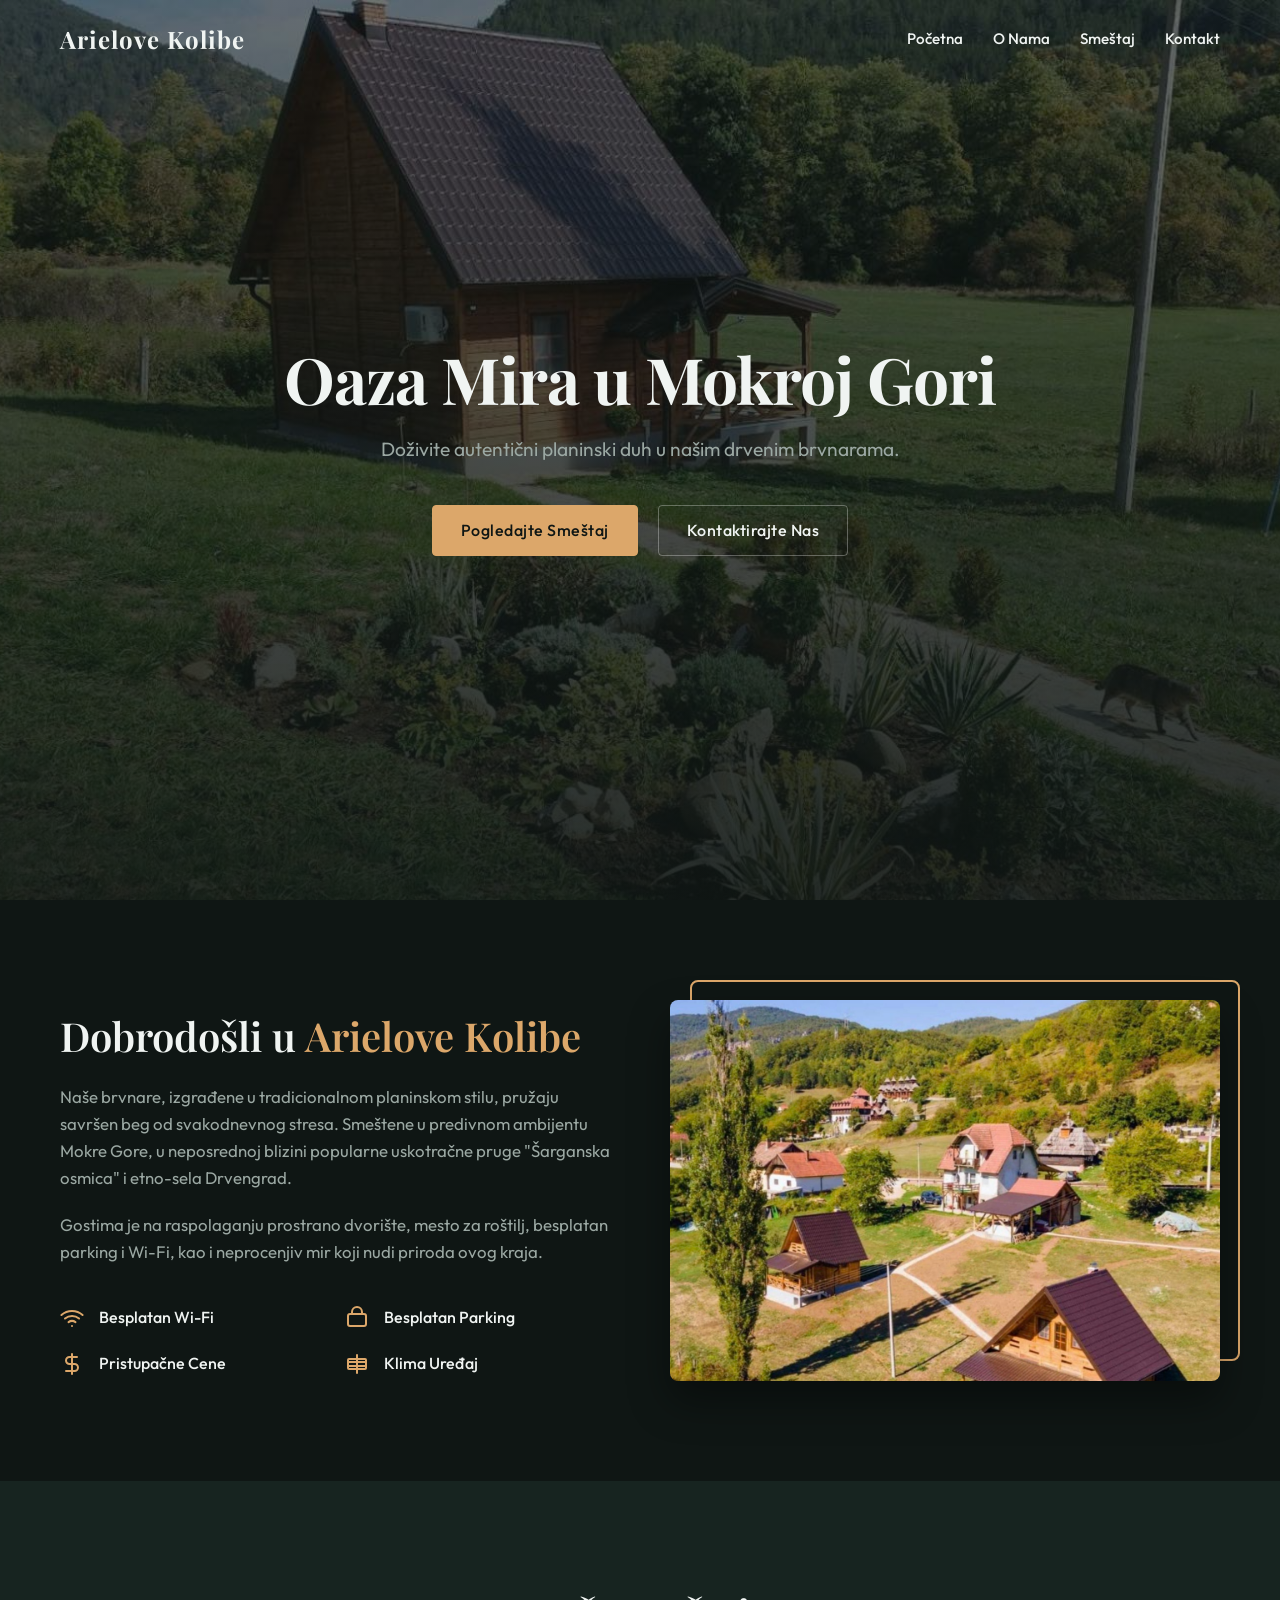
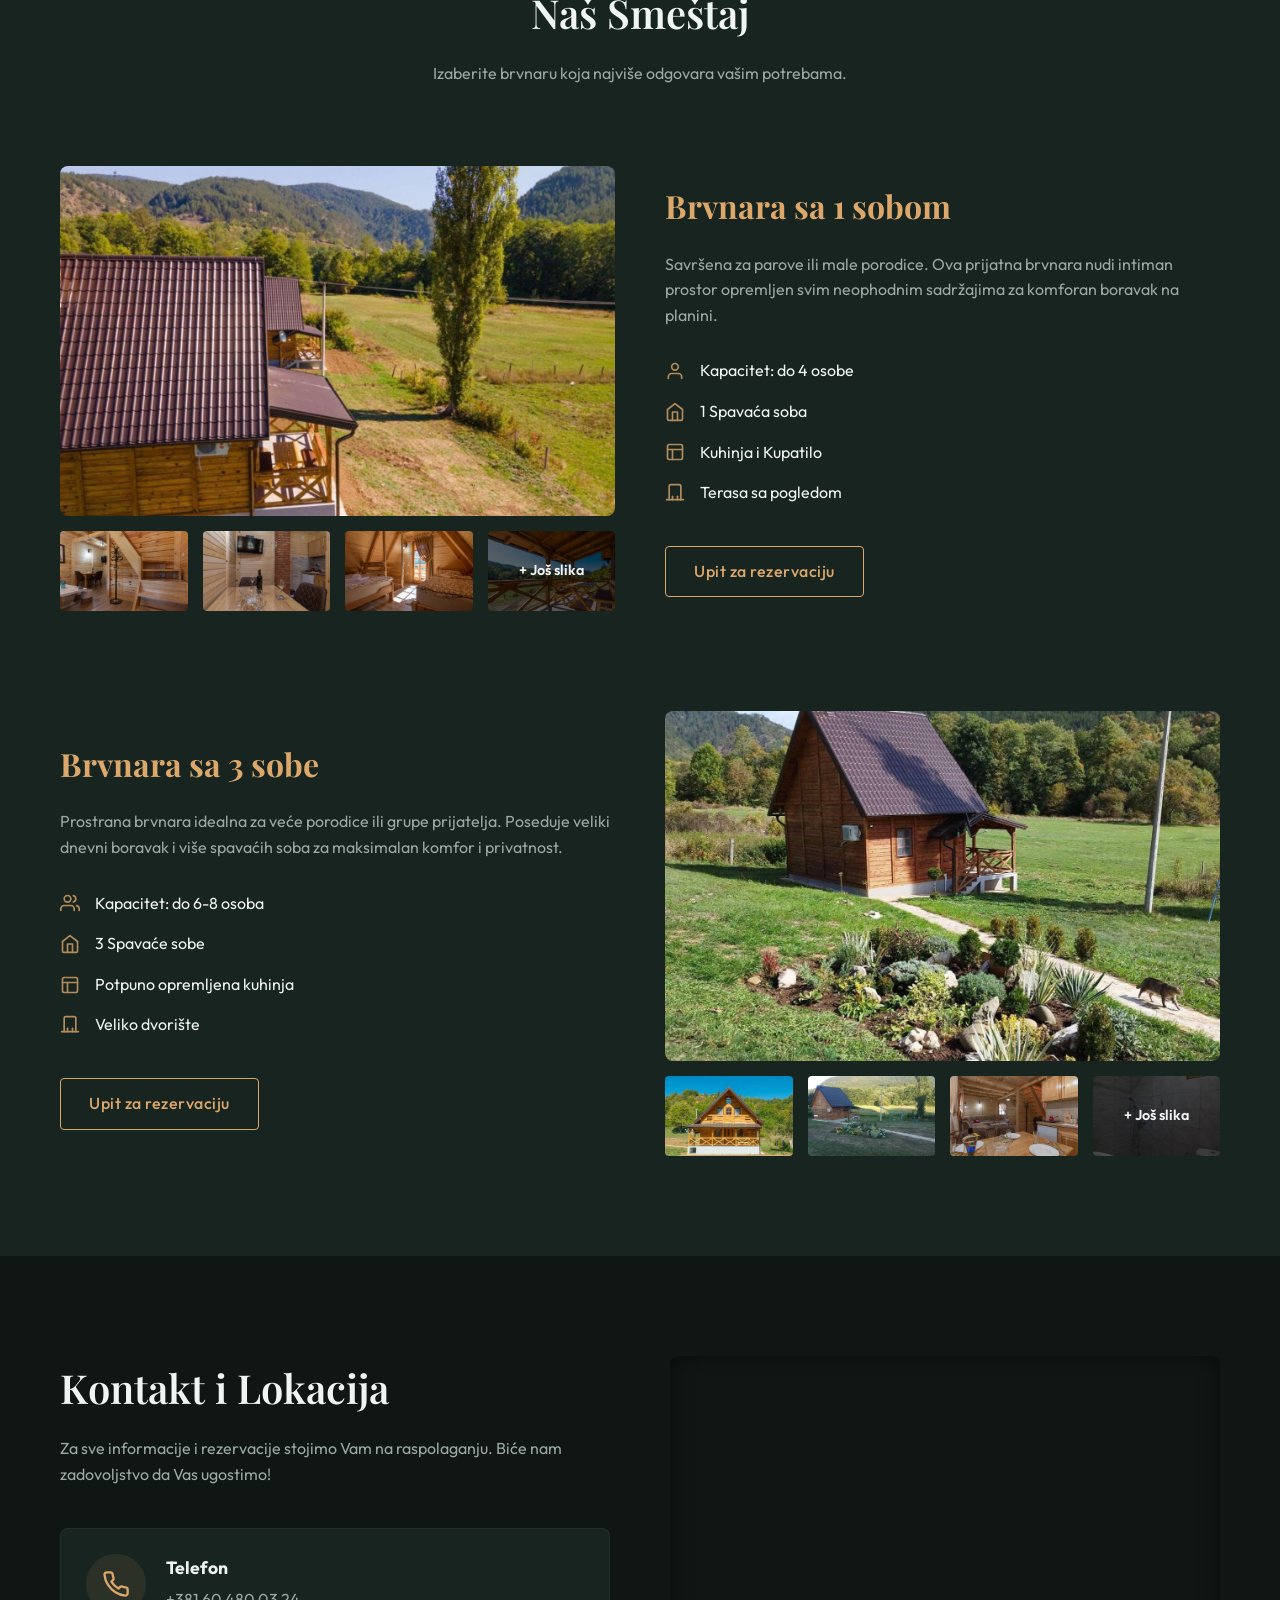
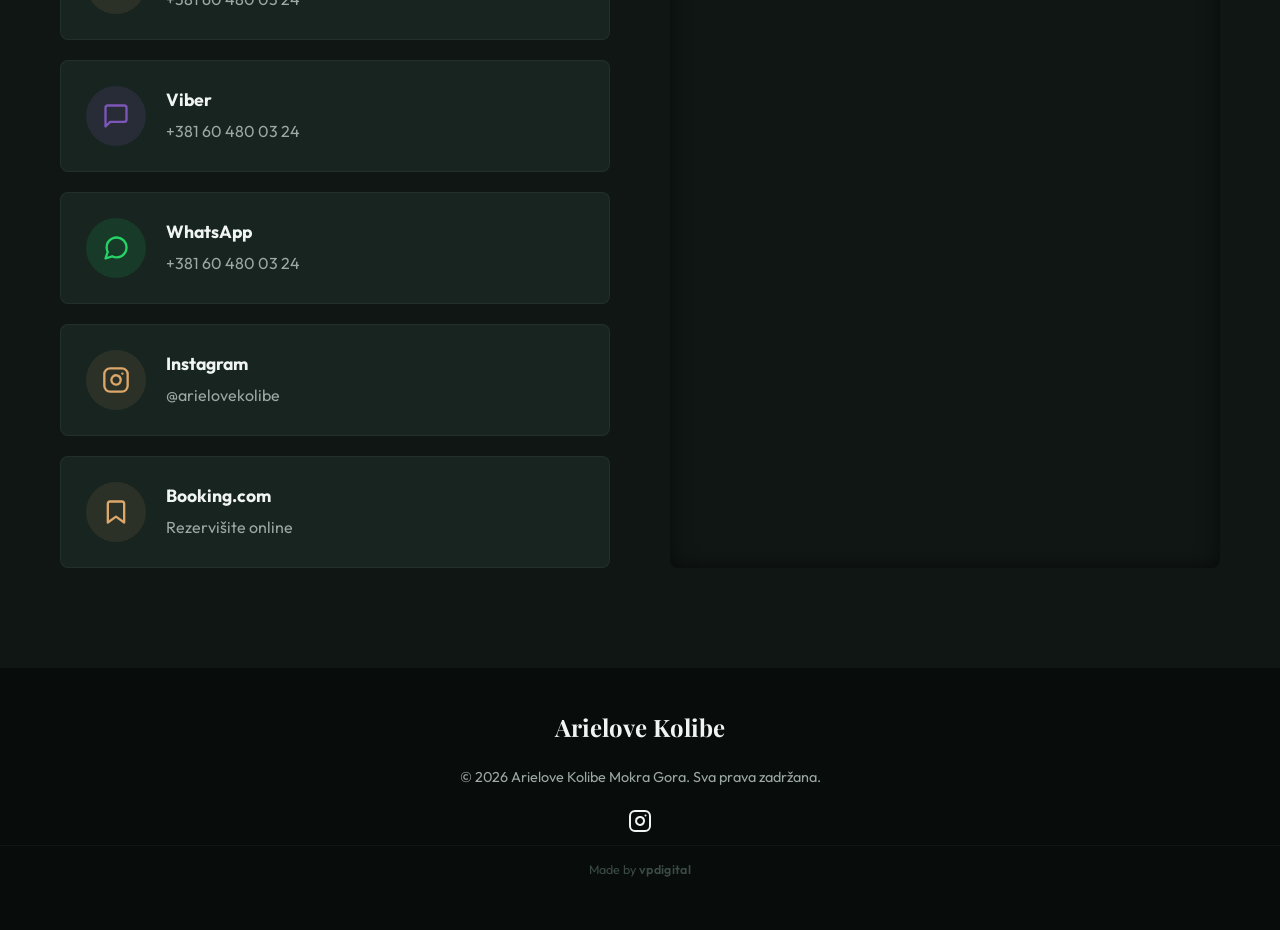
==== commit 6d7c899a: "Some changes" ====
--- a/index.html
+++ b/index.html
@@ -177,13 +177,33 @@
                     <p class="contact-subtitle">Za sve informacije i rezervacije stojimo Vam na raspolaganju. Biće nam zadovoljstvo da Vas ugostimo!</p>
                     
                     <div class="contact-methods">
-                        <a href="tel:0604800324" class="contact-card">
+                        <a href="tel:+381604800324" class="contact-card">
                             <div class="icon">
                                 <svg viewBox="0 0 24 24" fill="none" stroke="currentColor" stroke-width="2" stroke-linecap="round" stroke-linejoin="round"><path d="M22 16.92v3a2 2 0 0 1-2.18 2 19.79 19.79 0 0 1-8.63-3.07 19.5 19.5 0 0 1-6-6 19.79 19.79 0 0 1-3.07-8.67A2 2 0 0 1 4.11 2h3a2 2 0 0 1 2 1.72 12.84 12.84 0 0 0 .7 2.81 2 2 0 0 1-.45 2.11L8.09 9.91a16 16 0 0 0 6 6l1.27-1.27a2 2 0 0 1 2.11-.45 12.84 12.84 0 0 0 2.81.7A2 2 0 0 1 22 16.92z"></path></svg>
                             </div>
                             <div class="text">
                                 <h4>Telefon</h4>
-                                <span>060 480 03 24</span>
+                                <span>+381 60 480 03 24</span>
+                            </div>
+                        </a>
+
+                        <a href="viber://chat?number=%2B381604800324" class="contact-card viber-card">
+                            <div class="icon">
+                                <svg viewBox="0 0 24 24" fill="none" stroke="currentColor" stroke-width="2" stroke-linecap="round" stroke-linejoin="round"><path d="M21 15a2 2 0 0 1-2 2H7l-4 4V5a2 2 0 0 1 2-2h14a2 2 0 0 1 2 2z"></path></svg>
+                            </div>
+                            <div class="text">
+                                <h4>Viber</h4>
+                                <span>+381 60 480 03 24</span>
+                            </div>
+                        </a>
+
+                        <a href="https://wa.me/381604800324" target="_blank" class="contact-card whatsapp-card">
+                            <div class="icon">
+                                <svg viewBox="0 0 24 24" fill="none" stroke="currentColor" stroke-width="2" stroke-linecap="round" stroke-linejoin="round"><path d="M21 11.5a8.38 8.38 0 0 1-.9 3.8 8.5 8.5 0 0 1-7.6 4.7 8.38 8.38 0 0 1-3.8-.9L3 21l1.9-5.7a8.38 8.38 0 0 1-.9-3.8 8.5 8.5 0 0 1 4.7-7.6 8.38 8.38 0 0 1 3.8-.9h.5a8.48 8.48 0 0 1 8 8v.5z"></path></svg>
+                            </div>
+                            <div class="text">
+                                <h4>WhatsApp</h4>
+                                <span>+381 60 480 03 24</span>
                             </div>
                         </a>
 
@@ -230,6 +250,9 @@
                 </div>
             </div>
         </div>
+        <div class="footer-credit">
+            Made by <a href="https://instagram.com/vpdigitaal" target="_blank">vpdigital</a>
+        </div>
     </footer>
 
     <!-- Lightbox Modal -->
--- a/style.css
+++ b/style.css
@@ -518,6 +518,34 @@
     color: var(--text-muted);
 }
 
+/* Viber card */
+.contact-card.viber-card .icon {
+    background-color: rgba(125, 86, 185, 0.15);
+    color: #7d56b9;
+}
+
+.contact-card.viber-card:hover {
+    border-color: #7d56b9;
+}
+
+.contact-card.viber-card:hover .icon {
+    background-color: rgba(125, 86, 185, 0.3);
+}
+
+/* WhatsApp card */
+.contact-card.whatsapp-card .icon {
+    background-color: rgba(37, 211, 102, 0.12);
+    color: #25d366;
+}
+
+.contact-card.whatsapp-card:hover {
+    border-color: #25d366;
+}
+
+.contact-card.whatsapp-card:hover .icon {
+    background-color: rgba(37, 211, 102, 0.25);
+}
+
 .map-container {
     height: 100%;
     min-height: 400px;
@@ -578,6 +606,26 @@
 .footer-social svg {
     width: 24px;
     height: 24px;
+}
+
+.footer-credit {
+    text-align: center;
+    padding: 14px 0 10px;
+    font-size: 0.78rem;
+    color: #3a4a44;
+    border-top: 1px solid rgba(255,255,255,0.04);
+    margin-top: 4px;
+}
+
+.footer-credit a {
+    color: #3a4a44;
+    font-weight: 600;
+    transition: color 0.3s ease;
+    letter-spacing: 0.3px;
+}
+
+.footer-credit a:hover {
+    color: var(--accent);
 }
 
 /* Lightbox Modal */
